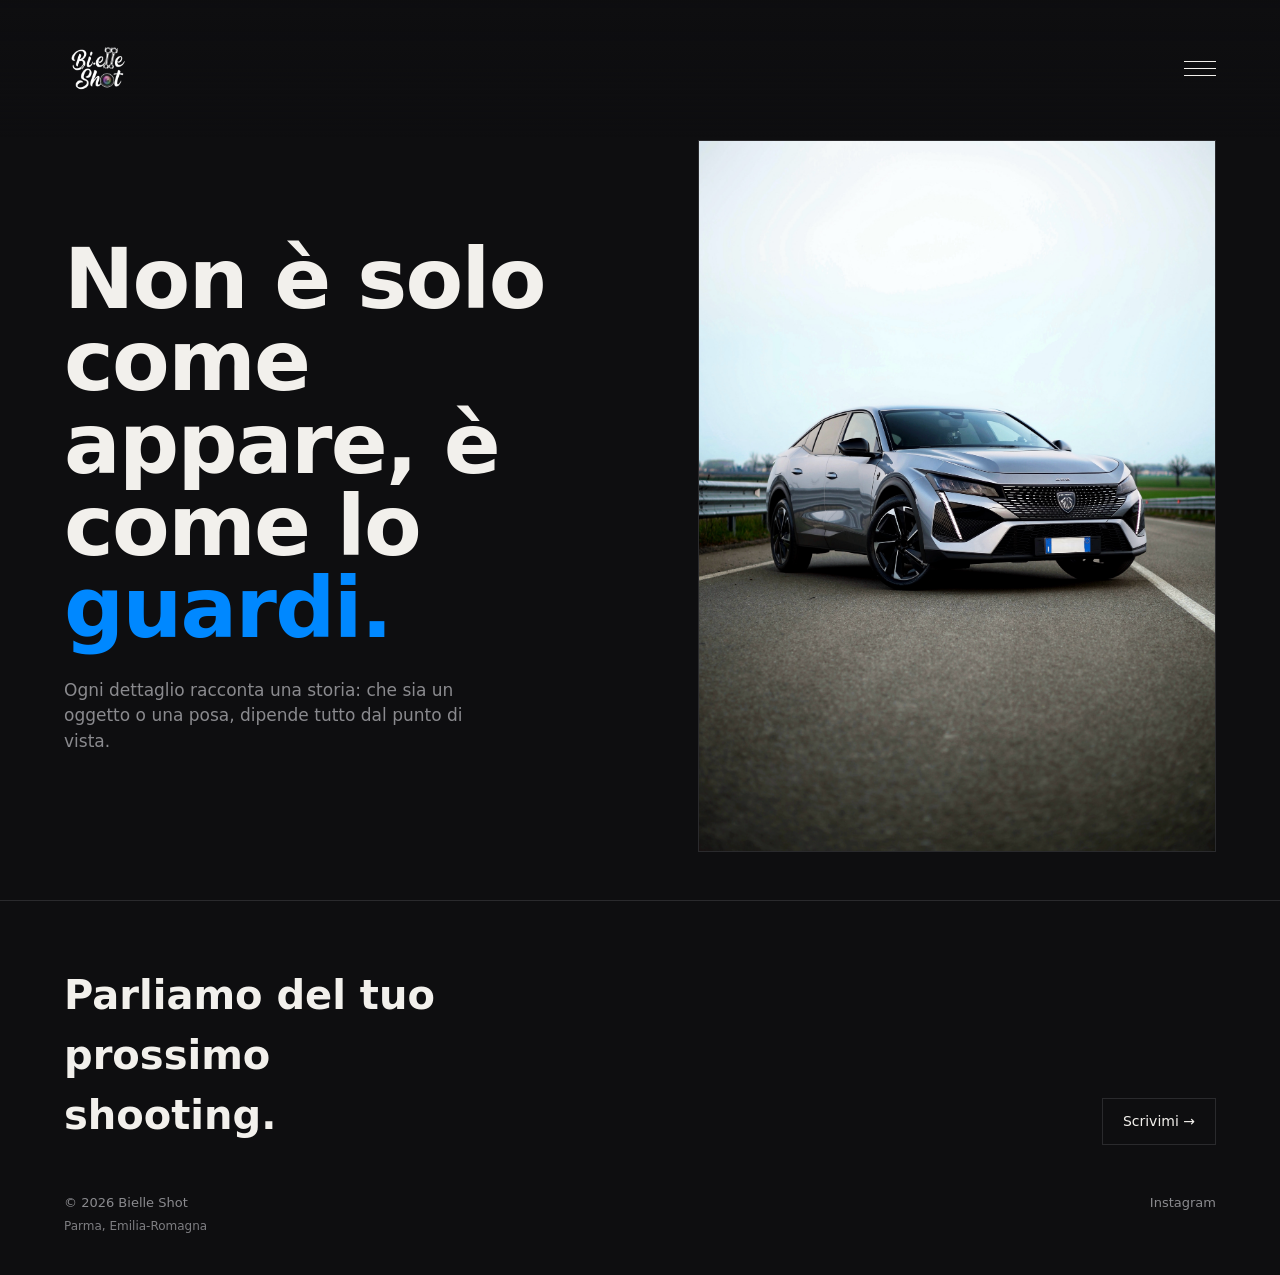
==== index.html @ f255e3be "Refactor hero section and adjust footer styles" ====
<!DOCTYPE html>
<html lang="it">
<head>
<meta charset="UTF-8">
<meta name="viewport" content="width=device-width, initial-scale=1.0">
<title>Bielle Shot — Fotografia auto &amp; ritratti</title>
<meta name="description" content="Bielle Shot — fotografia automotive e ritrattistica a Parma.">

<link rel="stylesheet" href="style.css">
</head>
<body>

<!-- Overlay Mirino Autofocus -->
<div id="autofocusOverlay" class="af-overlay">
  <div class="af-reticle">
    <div class="af-corner tl"></div>
    <div class="af-corner tr"></div>
    <div class="af-corner bl"></div>
    <div class="af-corner br"></div>
    
    <div class="af-logo-box">
      <img src="IMG_2298.png" alt="Bielle Shot Logo">
    </div>

    <div class="af-status">Bielle Shot</div>
  </div>
</div>

<div class="page-container">
  <nav class="nav">
    <a href="index.html" class="nav__logo-link">
      <img src="IMG_2298.png" alt="Bielle Shot" class="nav__logo-img">
    </a>
    <button class="nav__toggle" id="navToggle" aria-expanded="false" aria-controls="navMenu" aria-label="Apri menu">
      <span></span><span></span><span></span>
    </button>
    <div class="nav__menu" id="navMenu">
      <a href="index.html">Home</a>
      <a href="galleria.html">Galleria</a>
      <a href="contatti.html">Contatti</a>
    </div>
  </nav>

  <!-- ===================== MAIN ===================== -->
  <main>
    <header class="hero" id="top">
      <div class="wrap" style="display:grid; grid-template-columns:inherit; gap:inherit; grid-column:1/-1;">
        <div class="hero__text">
          <h1 class="hero__title">
            Non è solo come appare, è come lo <em>guardi.</em>
          </h1>

          <p class="hero__sub">
            Ogni dettaglio racconta una storia: che sia un oggetto o una posa, dipende tutto dal punto di vista.
          </p>
        </div>

        <figure class="hero__figure">
          <img src="408.jpeg" alt="Fotografia Automotive Bielle Shot" fetchpriority="high" style="width:100%; height:100%; object-fit:cover; display:block;">
        </figure>
      </div>
    </header>
  </main>

  <!-- ===================== FOOTER ===================== -->
  <footer class="footer">
    <div class="wrap">
      <div class="footer__row">
        <h2 class="footer__title">Parliamo del tuo prossimo shooting.</h2>
        <a href="contatti.html" class="footer__cta">Scrivimi →</a>
      </div>
      <div class="footer__meta">
        <div style="display:flex; flex-direction:column; gap:4px;">
          <span>© <span id="year"></span> Bielle Shot</span>
          <span style="font-size: 12px; opacity: 0.9;">Parma, Emilia-Romagna</span>
        </div>
        <a href="https://instagram.com/bi.elle_shot" target="_blank" rel="noopener">Instagram</a>
      </div>
    </div>
  </footer>
</div>

<script src="main.js"></script>
</body>
</html>
---- style.css ----
/* bi.elle_shot — style.css */
:root {
  --bg: #0e0e10;
  --bg-raised: #141416;
  --text: #f2f0ec;
  --muted: #8a8a8e;
  --line: #2a2a2d;
  --accent: #a8492f;
  --font-display: -apple-system, BlinkMacSystemFont, 'Segoe UI', system-ui, sans-serif;
  --font-body: -apple-system, BlinkMacSystemFont, 'Segoe UI', system-ui, sans-serif;
  --max-w: 1280px;
  --gutter: clamp(20px, 5vw, 64px);
}

* { box-sizing: border-box; margin: 0; padding: 0; }
html { scroll-behavior: smooth; }

@media (prefers-reduced-motion: reduce) {
  html { scroll-behavior: auto; }
  * { animation: none !important; transition: none !important; }
}

body {
  background: var(--bg);
  color: var(--text);
  font-family: var(--font-body);
  font-size: 16px;
  line-height: 1.5;
  -webkit-font-smoothing: antialiased;
  overflow-x: hidden;
}

img { max-width: 100%; display: block; }
a { color: inherit; text-decoration: none; }

.wrap {
  max-width: var(--max-w);
  margin: 0 auto;
  padding-left: var(--gutter);
  padding-right: var(--gutter);
}

/* ---------- Overlay Mirino Autofocus ---------- */
.af-overlay {
  position: fixed;
  inset: 0;
  z-index: 99999;
  background-color: #000;
  display: flex;
  align-items: center;
  justify-content: center;
  opacity: 1;
  transition: opacity 0.6s cubic-bezier(0.16, 1, 0.3, 1);
}

.af-reticle {
  position: relative;
  width: 280px;
  height: 280px;
  transform: scale(1.3);
  opacity: 0;
  display: flex;
  align-items: center;
  justify-content: center;
  transition: transform 0.6s cubic-bezier(0.16, 1, 0.3, 1), opacity 0.4s ease;
}

.af-overlay.af-active .af-reticle { transform: scale(1); opacity: 1; }

.af-corner {
  position: absolute;
  width: 24px;
  height: 24px;
  border: 2px solid rgba(255, 255, 255, 0.7);
}
.tl { top: 0; left: 0; border-right: none; border-bottom: none; }
.tr { top: 0; right: 0; border-left: none; border-bottom: none; }
.bl { bottom: 0; left: 0; border-right: none; border-top: none; }
.br { bottom: 0; right: 0; border-left: none; border-top: none; }

.af-logo-box { width: 220px; height: 220px; display: flex; align-items: center; justify-content: center; }
.af-logo-box img { width: 100%; height: 100%; object-fit: contain; }

.af-status {
  position: absolute;
  bottom: -40px;
  left: 50%;
  transform: translateX(-50%);
  font-family: var(--font-display);
  font-size: 13px;
  letter-spacing: 0.2em;
  text-transform: uppercase;
  color: rgba(255, 255, 255, 0.7);
  white-space: nowrap;
}

.af-overlay.af-locked .af-corner { border-color: #00ff66; }
.af-overlay.af-locked .af-status { color: #00ff66; }

.af-overlay.af-fade {
  opacity: 0 !important;
  pointer-events: none !important;
}

/* ---------- Barra di Navigazione & Logo (100px) ---------- */
.nav {
  position: fixed;
  top: 0; left: 0; right: 0;
  z-index: 50;
  display: flex;
  align-items: center;
  justify-content: space-between;
  padding: 16px var(--gutter);
  background: linear-gradient(to bottom, rgba(14,14,16,0.95), rgba(14,14,16,0.8), transparent);
}

.nav__logo-link { display: flex; align-items: center; height: 105px; }
.nav__logo-img { height: 100px; width: auto; object-fit: contain; }

.nav__toggle {
  position: relative;
  z-index: 60;
  width: 32px; height: 32px;
  background: none; border: none; cursor: pointer;
  display: flex; flex-direction: column; justify-content: center; gap: 6px; padding: 0;
}
.nav__toggle span {
  display: block; width: 100%; height: 1px; background: var(--text);
  transition: transform .2s ease, opacity .2s ease;
}
.nav__toggle[aria-expanded="true"] span:nth-child(1) { transform: translateY(7px) rotate(45deg); }
.nav__toggle[aria-expanded="true"] span:nth-child(2) { opacity: 0; }
.nav__toggle[aria-expanded="true"] span:nth-child(3) { transform: translateY(-7px) rotate(-45deg); }

.nav__menu {
  position: fixed;
  top: 0; right: 0;
  z-index: 55;
  min-width: 220px;
  background: var(--bg-raised);
  border-left: 1px solid var(--line);
  border-bottom: 1px solid var(--line);
  padding: 130px 32px 32px;
  display: flex; flex-direction: column; gap: 22px;
  transform: translateX(100%);
  transition: transform .25s ease;
}
.nav__menu.is-open { transform: translateX(0); }
.nav__menu a { color: var(--muted); transition: color .15s ease; }
.nav__menu a:hover { color: var(--text); }

/* ---------- Spaziature Pagine (Adattate al Logo da 100px) ---------- */
.hero {
  min-height: 100svh;
  display: grid;
  grid-template-columns: 1.1fr 1fr;
  align-items: stretch;
  gap: var(--gutter);
  padding-top: 140px;
  padding-bottom: 48px;
}
@media (max-width: 860px) {
  .hero { grid-template-columns: 1fr; padding-top: 130px; }
}
.hero__text { display: flex; flex-direction: column; justify-content: center; }
.hero__eyebrow { color: var(--muted); font-size: 14px; margin-bottom: 20px; max-width: 34ch; }
.hero__title { font-family: var(--font-display); font-weight: 700; font-size: clamp(40px, 7vw, 84px); line-height: 0.98; letter-spacing: -0.02em; }
.hero__title em { font-style: normal; font-weight: 700; color: #0088ff; }
.hero__sub { margin-top: 28px; max-width: 40ch; color: var(--muted); font-size: 17px; }
.hero__figure { position: relative; min-height: 320px; border: 1px solid var(--line); overflow: hidden; }

/* Placeholder & Griglia Album */
.ph {
  width: 100%; height: 100%;
  background: repeating-linear-gradient(135deg, rgba(242,240,236,0.035) 0 2px, transparent 2px 22px), linear-gradient(160deg, #1c1c1f, #0e0e10 70%);
  display: flex; align-items: flex-end; min-height: 100%;
}
.grid--albums { display: grid; grid-template-columns: repeat(2, 1fr); gap: 2px; }
@media (max-width: 640px) { .grid--albums { grid-template-columns: 1fr; } }

.album-card { position: relative; display: block; aspect-ratio: 4 / 3; border: 1px solid var(--line); overflow: hidden; }
.album-card__name {
  position: absolute; left: 20px; bottom: 18px;
  font-family: var(--font-display); font-weight: 700; font-size: clamp(22px, 3vw, 30px);
  color: var(--text); transition: color .15s ease;
}
.album-card:hover .album-card__name { color: var(--accent); }

.gallery-head { padding: 140px 0 24px !important; }
.gallery-head__title { font-family: var(--font-display); font-weight: 700; font-size: clamp(36px, 6vw, 64px); letter-spacing: -0.01em; }
.gallery-head__sub { margin-top: 12px; color: var(--muted); font-size: 16px; }

/* Contatti Form */
.contact { min-height: 100svh; display: flex; flex-direction: column; justify-content: center; padding: 140px 0 60px !important; }
.contact__title { font-family: var(--font-display); font-weight: 700; font-size: clamp(32px, 6vw, 56px); letter-spacing: -0.01em; margin-bottom: 32px; max-width: 16ch; }
form { max-width: 520px; display: flex; flex-direction: column; gap: 22px; }
.field { display: flex; flex-direction: column; gap: 8px; }
.field label { font-size: 13px; color: var(--muted); }
.field input, .field textarea {
  background: transparent; border: none; border-bottom: 1px solid var(--line);
  color: var(--text); font-family: var(--font-body); font-size: 16px; padding: 10px 2px; transition: border-color .15s ease;
}
.field input:focus, .field textarea:focus { outline: none; border-color: var(--accent); }
.field textarea { resize: vertical; min-height: 96px; }
button[type="submit"] {
  align-self: flex-start; margin-top: 8px; background: var(--text); color: var(--bg);
  border: none; padding: 14px 28px; font-family: var(--font-body); font-weight: 600; font-size: 15px; cursor: pointer; transition: background .15s ease;
}
button[type="submit"]:hover { background: var(--accent); color: var(--text); }
.back-link { display: inline-block; margin-top: 30px; color: var(--muted); font-size: 14px; }
.back-link:hover { color: var(--text); }

/* Footer */
.footer { border-top: 1px solid var(--line); padding: 64px 0 40px; }
.footer__row { display: flex; justify-content: space-between; align-items: flex-end; gap: 24px; flex-wrap: wrap; }
.footer__title { font-family: var(--font-display); font-weight: 700; font-size: clamp(26px, 4vw, 40px); max-width: 14ch; }
.footer__cta { display: inline-flex; align-items: center; gap: 10px; border: 1px solid var(--line); padding: 12px 20px; font-size: 14px; transition: border-color .15s ease, color .15s ease; }
.footer__cta:hover { border-color: var(--accent); color: var(--accent); }
.footer__meta { margin-top: 48px; display: flex; justify-content: space-between; color: var(--muted); font-size: 13px; flex-wrap: wrap; gap: 8px; }
.footer__meta a:hover { color: var(--text); }
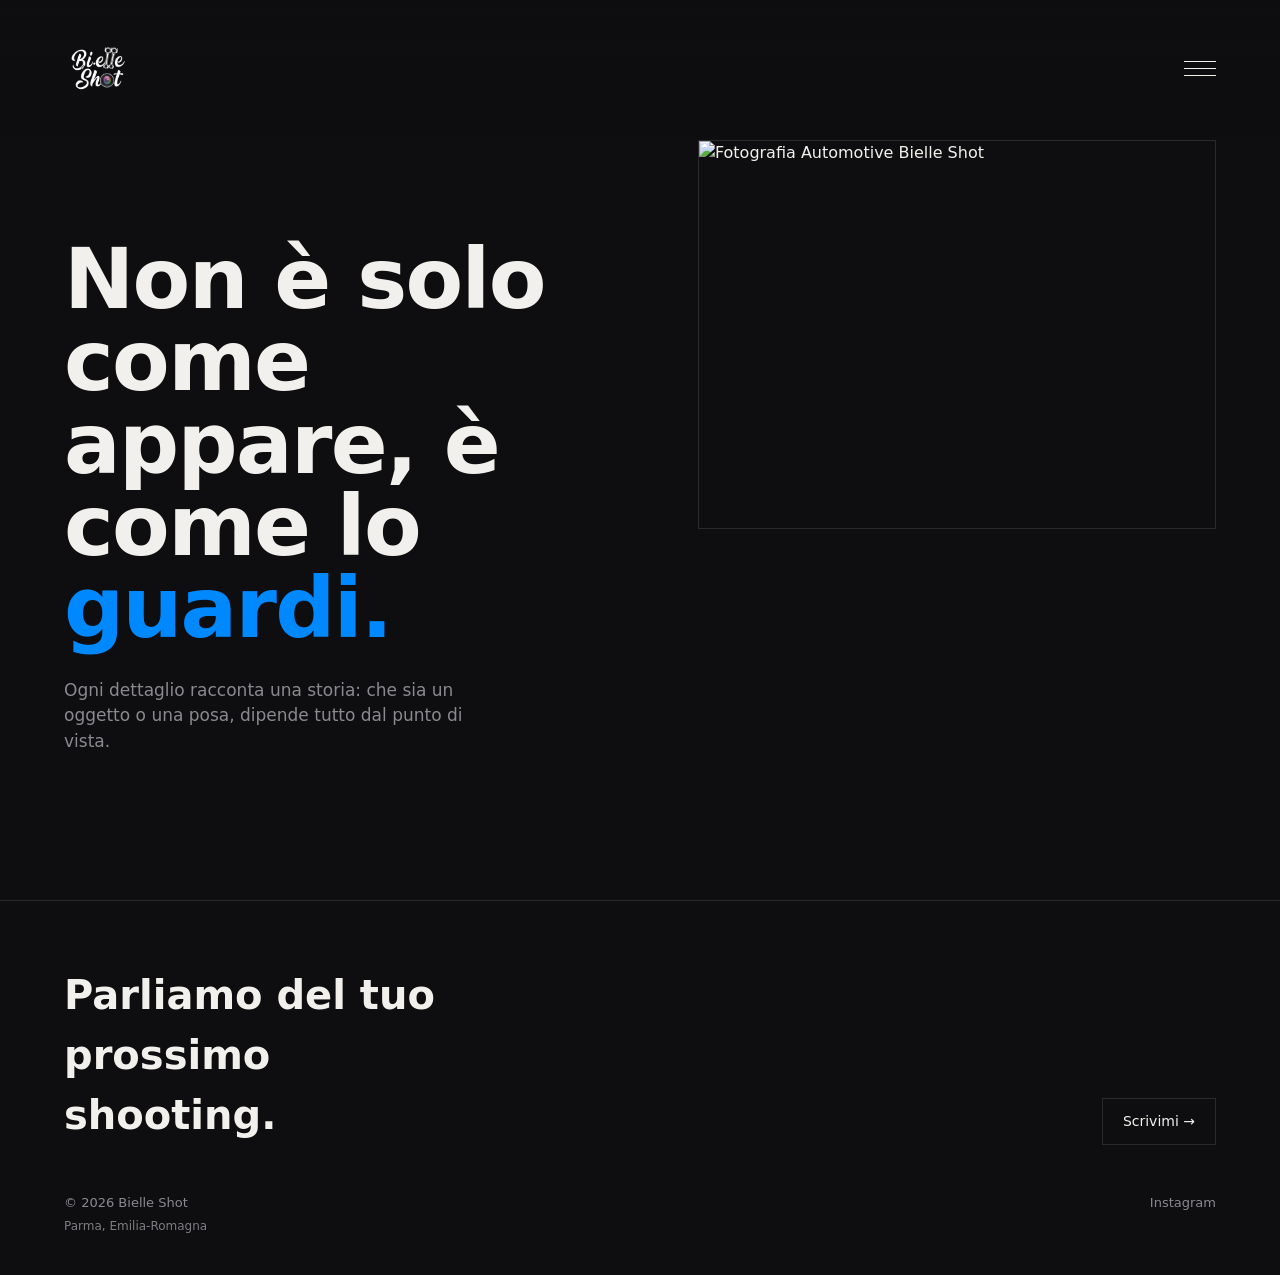
==== commit 6257c788: "Update hero image to use WebP format and aspect ratio" ====
--- a/index.html
+++ b/index.html
@@ -55,8 +55,8 @@
           </p>
         </div>
 
-        <figure class="hero__figure">
-          <img src="408.jpeg" alt="Fotografia Automotive Bielle Shot" fetchpriority="high" style="width:100%; height:100%; object-fit:cover; display:block;">
+        <figure class="hero__figure" style="aspect-ratio: 4/3;">
+          <img src="408.webp" alt="Fotografia Automotive Bielle Shot" width="1200" height="900" fetchpriority="high" style="width:100%; height:100%; object-fit:cover; display:block;">
         </figure>
       </div>
     </header>
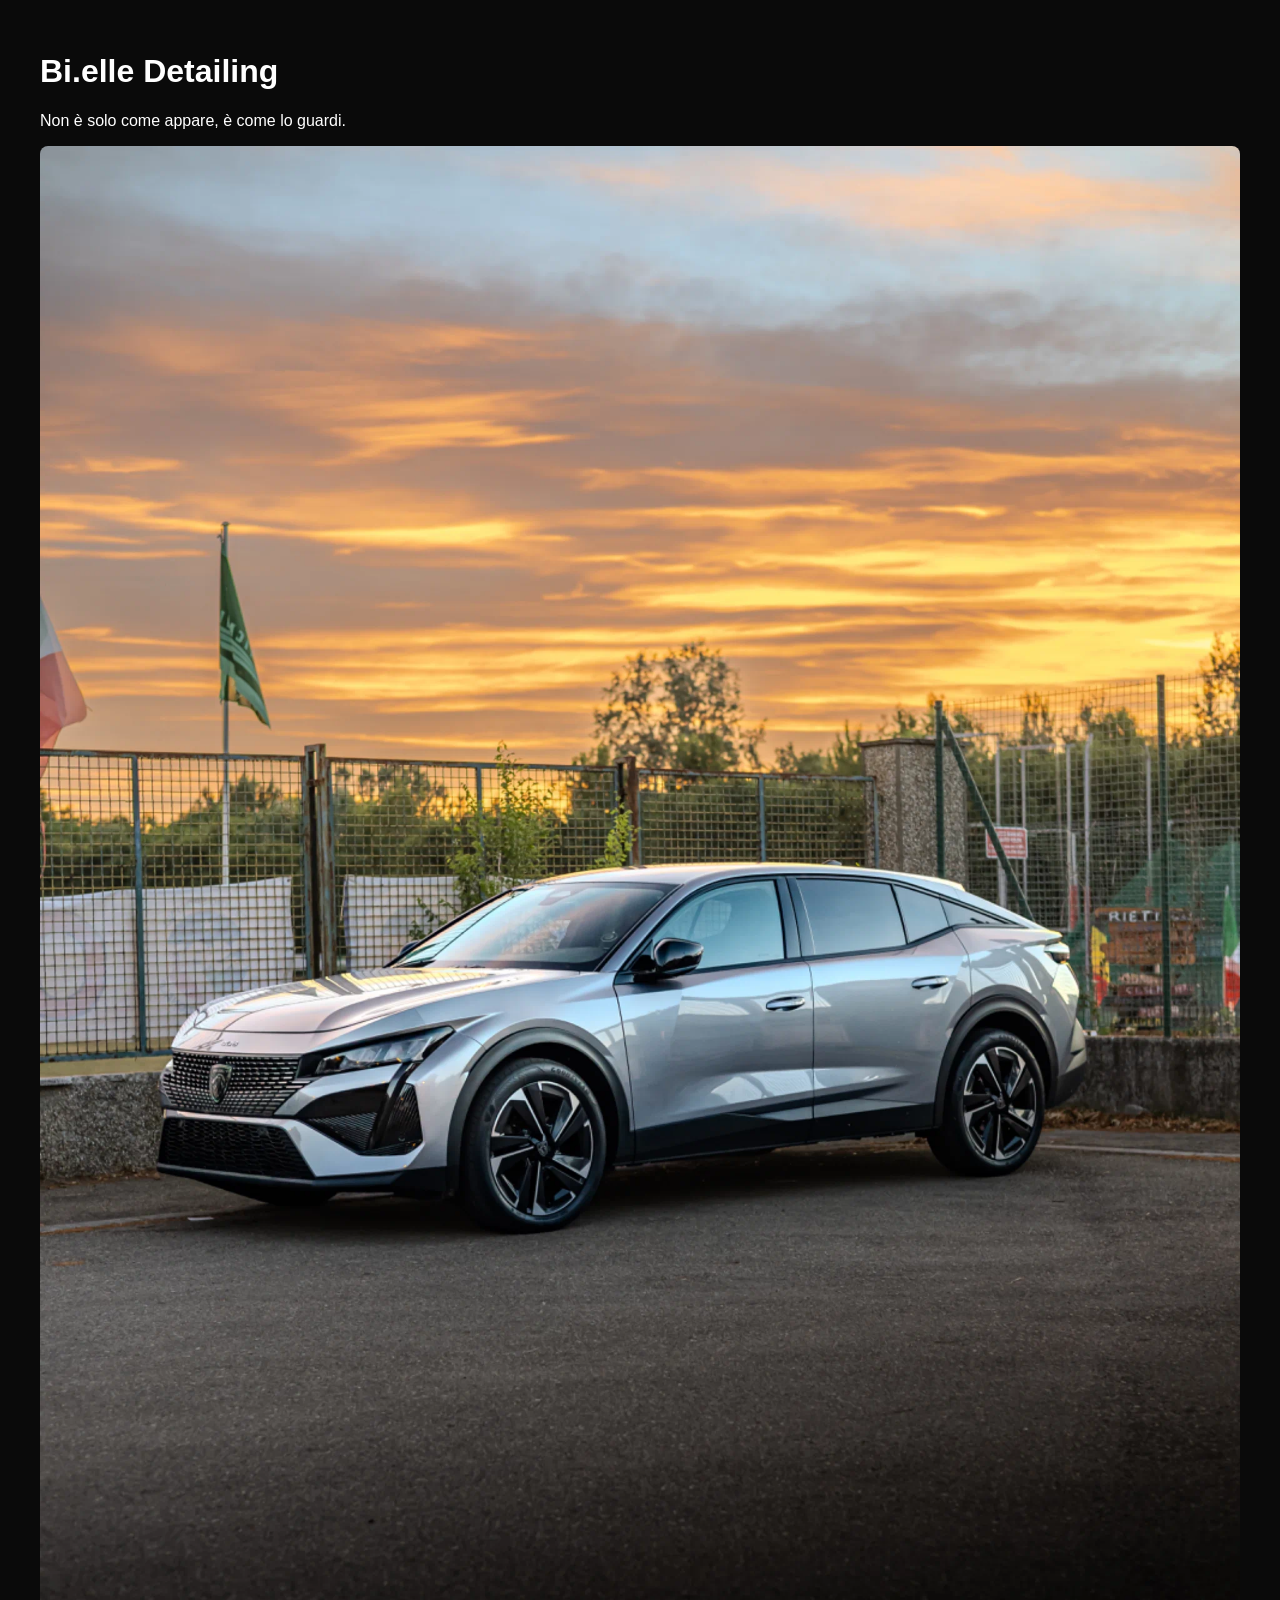
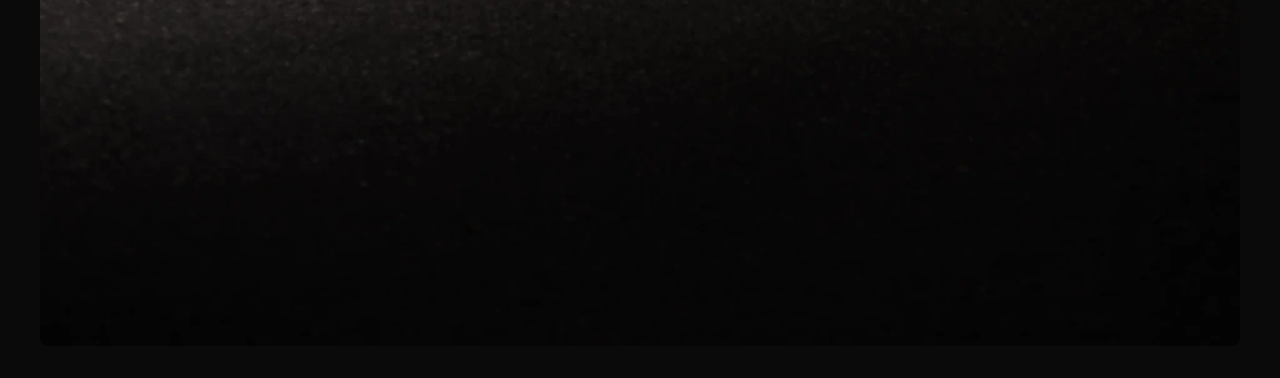
==== commit 9faaef94: "Update index.html" ====
--- a/index.html
+++ b/index.html
@@ -1,85 +1,49 @@
 <!DOCTYPE html>
 <html lang="it">
 <head>
-<meta charset="UTF-8">
-<meta name="viewport" content="width=device-width, initial-scale=1.0">
-<title>Bielle Shot — Fotografia auto &amp; ritratti</title>
-<meta name="description" content="Bielle Shot — fotografia automotive e ritrattistica a Parma.">
-
-<link rel="stylesheet" href="style.css">
+  <meta charset="UTF-8">
+  <meta name="viewport" content="width=device-width, initial-scale=1.0">
+  <title>Bi.elle Detailing - Fotografia Automotive</title>
+  <style>
+    :root {
+      --bg: #0a0a0a;
+      --text: #ffffff;
+      --line: #222222;
+    }
+    body {
+      margin: 0;
+      background-color: var(--bg);
+      color: var(--text);
+      font-family: -apple-system, BlinkMacSystemFont, "Segoe UI", Roboto, sans-serif;
+    }
+    .hero {
+      max-width: 1200px;
+      margin: 0 auto;
+      padding: 2rem 1rem;
+    }
+    .hero__figure {
+      width: 100%;
+      overflow: hidden;
+      border-radius: 8px;
+    }
+    .hero__figure img {
+      width: 100%;
+      height: auto;
+      display: block;
+    }
+  </style>
 </head>
 <body>
 
-<!-- Overlay Mirino Autofocus -->
-<div id="autofocusOverlay" class="af-overlay">
-  <div class="af-reticle">
-    <div class="af-corner tl"></div>
-    <div class="af-corner tr"></div>
-    <div class="af-corner bl"></div>
-    <div class="af-corner br"></div>
+  <header class="hero">
+    <h1>Bi.elle Detailing</h1>
+    <p>Non è solo come appare, è come lo guardi.</p>
     
-    <div class="af-logo-box">
-      <img src="IMG_2298.png" alt="Bielle Shot Logo">
+    <!-- Blocco della foto con adattamento automatico (verticale o orizzontale) -->
+    <div class="hero__figure">
+      <img src="408.webp" alt="Fotografia Automotive Bielle Shot" fetchpriority="high">
     </div>
+  </header>
 
-    <div class="af-status">Bielle Shot</div>
-  </div>
-</div>
-
-<div class="page-container">
-  <nav class="nav">
-    <a href="index.html" class="nav__logo-link">
-      <img src="IMG_2298.png" alt="Bielle Shot" class="nav__logo-img">
-    </a>
-    <button class="nav__toggle" id="navToggle" aria-expanded="false" aria-controls="navMenu" aria-label="Apri menu">
-      <span></span><span></span><span></span>
-    </button>
-    <div class="nav__menu" id="navMenu">
-      <a href="index.html">Home</a>
-      <a href="galleria.html">Galleria</a>
-      <a href="contatti.html">Contatti</a>
-    </div>
-  </nav>
-
-  <!-- ===================== MAIN ===================== -->
-  <main>
-    <header class="hero" id="top">
-      <div class="wrap" style="display:grid; grid-template-columns:inherit; gap:inherit; grid-column:1/-1;">
-        <div class="hero__text">
-          <h1 class="hero__title">
-            Non è solo come appare, è come lo <em>guardi.</em>
-          </h1>
-
-          <p class="hero__sub">
-            Ogni dettaglio racconta una storia: che sia un oggetto o una posa, dipende tutto dal punto di vista.
-          </p>
-        </div>
-
-        <figure class="hero__figure" style="aspect-ratio: 4/3;">
-          <img src="408.webp" alt="Fotografia Automotive Bielle Shot" width="1200" height="900" fetchpriority="high" style="width:100%; height:100%; object-fit:cover; display:block;">
-        </figure>
-      </div>
-    </header>
-  </main>
-
-  <!-- ===================== FOOTER ===================== -->
-  <footer class="footer">
-    <div class="wrap">
-      <div class="footer__row">
-        <h2 class="footer__title">Parliamo del tuo prossimo shooting.</h2>
-        <a href="contatti.html" class="footer__cta">Scrivimi →</a>
-      </div>
-      <div class="footer__meta">
-        <div style="display:flex; flex-direction:column; gap:4px;">
-          <span>© <span id="year"></span> Bielle Shot</span>
-          <span style="font-size: 12px; opacity: 0.9;">Parma, Emilia-Romagna</span>
-        </div>
-        <a href="https://instagram.com/bi.elle_shot" target="_blank" rel="noopener">Instagram</a>
-      </div>
-    </div>
-  </footer>
-</div>
-
-<script src="main.js"></script>
 </body>
 </html>
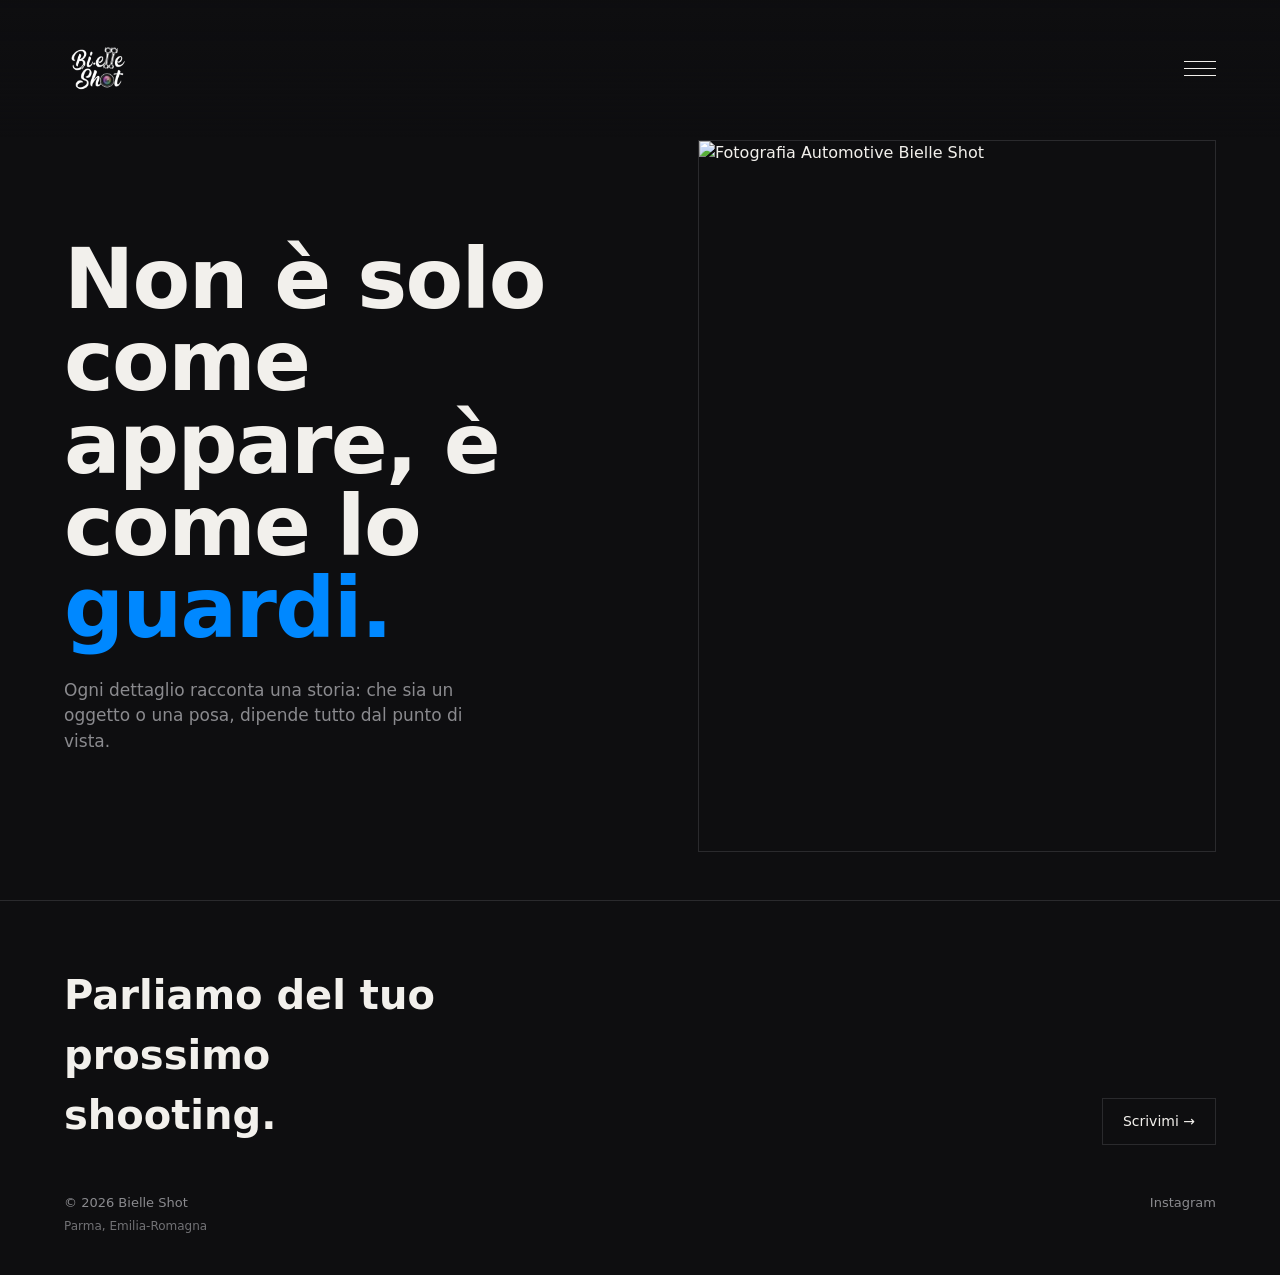
==== commit 236c5d25: "Revise index.html for Bielle Shot website Updated the HTML structure and content for Bielle Shot, in" ====
--- a/index.html
+++ b/index.html
@@ -1,49 +1,83 @@
 <!DOCTYPE html>
 <html lang="it">
 <head>
-  <meta charset="UTF-8">
-  <meta name="viewport" content="width=device-width, initial-scale=1.0">
-  <title>Bi.elle Detailing - Fotografia Automotive</title>
-  <style>
-    :root {
-      --bg: #0a0a0a;
-      --text: #ffffff;
-      --line: #222222;
-    }
-    body {
-      margin: 0;
-      background-color: var(--bg);
-      color: var(--text);
-      font-family: -apple-system, BlinkMacSystemFont, "Segoe UI", Roboto, sans-serif;
-    }
-    .hero {
-      max-width: 1200px;
-      margin: 0 auto;
-      padding: 2rem 1rem;
-    }
-    .hero__figure {
-      width: 100%;
-      overflow: hidden;
-      border-radius: 8px;
-    }
-    .hero__figure img {
-      width: 100%;
-      height: auto;
-      display: block;
-    }
-  </style>
+<meta charset="UTF-8">
+<meta name="viewport" content="width=device-width, initial-scale=1.0">
+<title>Bielle Shot — Fotografia auto &amp; ritratti</title>
+<meta name="description" content="Bielle Shot — fotografia automotive e ritrattistica a Parma.">
+
+<link rel="stylesheet" href="style.css">
 </head>
 <body>
 
-  <header class="hero">
-    <h1>Bi.elle Detailing</h1>
-    <p>Non è solo come appare, è come lo guardi.</p>
+<!-- Overlay Mirino Autofocus -->
+<div id="autofocusOverlay" class="af-overlay">
+  <div class="af-reticle">
+    <div class="af-corner tl"></div>
+    <div class="af-corner tr"></div>
+    <div class="af-corner bl"></div>
+    <div class="af-corner br"></div>
     
-    <!-- Blocco della foto con adattamento automatico (verticale o orizzontale) -->
-    <div class="hero__figure">
-      <img src="408.webp" alt="Fotografia Automotive Bielle Shot" fetchpriority="high">
+    <div class="af-logo-box">
+      <img src="IMG_2298.png" alt="Bielle Shot Logo">
+    </div>
+
+    <div class="af-status">Bielle Shot</div>
+  </div>
+</div>
+
+<div class="page-container">
+  <nav class="nav">
+    <a href="index.html" class="nav__logo-link">
+      <img src="IMG_2298.png" alt="Bielle Shot" class="nav__logo-img">
+    </a>
+    <button class="nav__toggle" id="navToggle" aria-expanded="false" aria-controls="navMenu" aria-label="Apri menu">
+      <span></span><span></span><span></span>
+    </button>
+    <div class="nav__menu" id="navMenu">
+      <a href="index.html">Home</a>
+      <a href="galleria.html">Galleria</a>
+      <a href="contatti.html">Contatti</a>
+    </div>
+  </nav>
+
+  <!-- ===================== HERO ===================== -->
+  <header class="hero" id="top">
+    <div class="wrap" style="display:grid; grid-template-columns:inherit; gap:inherit; grid-column:1/-1;">
+      <div class="hero__text">
+        <h1 class="hero__title">
+          Non è solo come appare, è come lo <em>guardi.</em>
+        </h1>
+
+        <p class="hero__sub">
+          Ogni dettaglio racconta una storia: che sia un oggetto o una posa, dipende tutto dal punto di vista.
+        </p>
+      </div>
+
+      <figure class="hero__figure">
+        <img src="408.jpeg" alt="Fotografia Automotive Bielle Shot" style="width:100%; height:100%; object-fit:cover; display:block;">
+      </figure>
     </div>
   </header>
 
+  <!-- ===================== FOOTER ===================== -->
+  <footer class="footer">
+    <div class="wrap">
+      <div class="footer__row">
+        <h2 class="footer__title">Parliamo del tuo prossimo shooting.</h2>
+        <a href="contatti.html" class="footer__cta">Scrivimi →</a>
+      </div>
+      <div class="footer__meta">
+        <div style="display:flex; flex-direction:column; gap:4px;">
+          <span>© <span id="year"></span> Bielle Shot</span>
+          <span style="font-size: 12px; opacity: 0.8;">Parma, Emilia-Romagna</span>
+        </div>
+        <a href="https://instagram.com/bi.elle_shot" target="_blank" rel="noopener">Instagram</a>
+      </div>
+    </div>
+  </footer>
+</div>
+
+<script src="main.js"></script>
 </body>
 </html>
--- a/style.css
+++ b/style.css
@@ -0,0 +1,220 @@
+/* bi.elle_shot — style.css */
+:root {
+  --bg: #0e0e10;
+  --bg-raised: #141416;
+  --text: #f2f0ec;
+  --muted: #8a8a8e;
+  --line: #2a2a2d;
+  --accent: #a8492f;
+  --font-display: -apple-system, BlinkMacSystemFont, 'Segoe UI', system-ui, sans-serif;
+  --font-body: -apple-system, BlinkMacSystemFont, 'Segoe UI', system-ui, sans-serif;
+  --max-w: 1280px;
+  --gutter: clamp(20px, 5vw, 64px);
+}
+
+* { box-sizing: border-box; margin: 0; padding: 0; }
+html { scroll-behavior: smooth; }
+
+@media (prefers-reduced-motion: reduce) {
+  html { scroll-behavior: auto; }
+  * { animation: none !important; transition: none !important; }
+}
+
+body {
+  background: var(--bg);
+  color: var(--text);
+  font-family: var(--font-body);
+  font-size: 16px;
+  line-height: 1.5;
+  -webkit-font-smoothing: antialiased;
+  overflow-x: hidden;
+}
+
+img { max-width: 100%; display: block; }
+a { color: inherit; text-decoration: none; }
+
+.wrap {
+  max-width: var(--max-w);
+  margin: 0 auto;
+  padding-left: var(--gutter);
+  padding-right: var(--gutter);
+}
+
+/* ---------- Overlay Mirino Autofocus ---------- */
+.af-overlay {
+  position: fixed;
+  inset: 0;
+  z-index: 99999;
+  background-color: #000;
+  display: flex;
+  align-items: center;
+  justify-content: center;
+  opacity: 1;
+  transition: opacity 0.6s cubic-bezier(0.16, 1, 0.3, 1);
+}
+
+.af-reticle {
+  position: relative;
+  width: 280px;
+  height: 280px;
+  transform: scale(1.3);
+  opacity: 0;
+  display: flex;
+  align-items: center;
+  justify-content: center;
+  transition: transform 0.6s cubic-bezier(0.16, 1, 0.3, 1), opacity 0.4s ease;
+}
+
+.af-overlay.af-active .af-reticle { transform: scale(1); opacity: 1; }
+
+.af-corner {
+  position: absolute;
+  width: 24px;
+  height: 24px;
+  border: 2px solid rgba(255, 255, 255, 0.7);
+}
+.tl { top: 0; left: 0; border-right: none; border-bottom: none; }
+.tr { top: 0; right: 0; border-left: none; border-bottom: none; }
+.bl { bottom: 0; left: 0; border-right: none; border-top: none; }
+.br { bottom: 0; right: 0; border-left: none; border-top: none; }
+
+.af-logo-box { width: 220px; height: 220px; display: flex; align-items: center; justify-content: center; }
+.af-logo-box img { width: 100%; height: 100%; object-fit: contain; }
+
+.af-status {
+  position: absolute;
+  bottom: -40px;
+  left: 50%;
+  transform: translateX(-50%);
+  font-family: var(--font-display);
+  font-size: 13px;
+  letter-spacing: 0.2em;
+  text-transform: uppercase;
+  color: rgba(255, 255, 255, 0.7);
+  white-space: nowrap;
+}
+
+.af-overlay.af-locked .af-corner { border-color: #00ff66; }
+.af-overlay.af-locked .af-status { color: #00ff66; }
+
+.af-overlay.af-fade {
+  opacity: 0 !important;
+  pointer-events: none !important;
+}
+
+/* ---------- Barra di Navigazione & Logo (100px) ---------- */
+.nav {
+  position: fixed;
+  top: 0; left: 0; right: 0;
+  z-index: 50;
+  display: flex;
+  align-items: center;
+  justify-content: space-between;
+  padding: 16px var(--gutter);
+  background: linear-gradient(to bottom, rgba(14,14,16,0.95), rgba(14,14,16,0.8), transparent);
+}
+
+.nav__logo-link { display: flex; align-items: center; height: 105px; }
+.nav__logo-img { height: 100px; width: auto; object-fit: contain; }
+
+.nav__toggle {
+  position: relative;
+  z-index: 60;
+  width: 32px; height: 32px;
+  background: none; border: none; cursor: pointer;
+  display: flex; flex-direction: column; justify-content: center; gap: 6px; padding: 0;
+}
+.nav__toggle span {
+  display: block; width: 100%; height: 1px; background: var(--text);
+  transition: transform .2s ease, opacity .2s ease;
+}
+.nav__toggle[aria-expanded="true"] span:nth-child(1) { transform: translateY(7px) rotate(45deg); }
+.nav__toggle[aria-expanded="true"] span:nth-child(2) { opacity: 0; }
+.nav__toggle[aria-expanded="true"] span:nth-child(3) { transform: translateY(-7px) rotate(-45deg); }
+
+.nav__menu {
+  position: fixed;
+  top: 0; right: 0;
+  z-index: 55;
+  min-width: 220px;
+  background: var(--bg-raised);
+  border-left: 1px solid var(--line);
+  border-bottom: 1px solid var(--line);
+  padding: 130px 32px 32px;
+  display: flex; flex-direction: column; gap: 22px;
+  transform: translateX(100%);
+  transition: transform .25s ease;
+}
+.nav__menu.is-open { transform: translateX(0); }
+.nav__menu a { color: var(--muted); transition: color .15s ease; }
+.nav__menu a:hover { color: var(--text); }
+
+/* ---------- Spaziature Pagine (Adattate al Logo da 100px) ---------- */
+.hero {
+  min-height: 100svh;
+  display: grid;
+  grid-template-columns: 1.1fr 1fr;
+  align-items: stretch;
+  gap: var(--gutter);
+  padding-top: 140px;
+  padding-bottom: 48px;
+}
+@media (max-width: 860px) {
+  .hero { grid-template-columns: 1fr; padding-top: 130px; }
+}
+.hero__text { display: flex; flex-direction: column; justify-content: center; }
+.hero__eyebrow { color: var(--muted); font-size: 14px; margin-bottom: 20px; max-width: 34ch; }
+.hero__title { font-family: var(--font-display); font-weight: 700; font-size: clamp(40px, 7vw, 84px); line-height: 0.98; letter-spacing: -0.02em; }
+.hero__title em { font-style: normal; font-weight: 700; color: #0088ff; }
+.hero__sub { margin-top: 28px; max-width: 40ch; color: var(--muted); font-size: 17px; }
+.hero__figure { position: relative; min-height: 320px; border: 1px solid var(--line); overflow: hidden; }
+
+/* Placeholder & Griglia Album */
+.ph {
+  width: 100%; height: 100%;
+  background: repeating-linear-gradient(135deg, rgba(242,240,236,0.035) 0 2px, transparent 2px 22px), linear-gradient(160deg, #1c1c1f, #0e0e10 70%);
+  display: flex; align-items: flex-end; min-height: 100%;
+}
+.grid--albums { display: grid; grid-template-columns: repeat(2, 1fr); gap: 2px; }
+@media (max-width: 640px) { .grid--albums { grid-template-columns: 1fr; } }
+
+.album-card { position: relative; display: block; aspect-ratio: 4 / 3; border: 1px solid var(--line); overflow: hidden; }
+.album-card__name {
+  position: absolute; left: 20px; bottom: 18px;
+  font-family: var(--font-display); font-weight: 700; font-size: clamp(22px, 3vw, 30px);
+  color: var(--text); transition: color .15s ease;
+}
+.album-card:hover .album-card__name { color: var(--accent); }
+
+.gallery-head { padding: 140px 0 24px !important; }
+.gallery-head__title { font-family: var(--font-display); font-weight: 700; font-size: clamp(36px, 6vw, 64px); letter-spacing: -0.01em; }
+.gallery-head__sub { margin-top: 12px; color: var(--muted); font-size: 16px; }
+
+/* Contatti Form */
+.contact { min-height: 100svh; display: flex; flex-direction: column; justify-content: center; padding: 140px 0 60px !important; }
+.contact__title { font-family: var(--font-display); font-weight: 700; font-size: clamp(32px, 6vw, 56px); letter-spacing: -0.01em; margin-bottom: 32px; max-width: 16ch; }
+form { max-width: 520px; display: flex; flex-direction: column; gap: 22px; }
+.field { display: flex; flex-direction: column; gap: 8px; }
+.field label { font-size: 13px; color: var(--muted); }
+.field input, .field textarea {
+  background: transparent; border: none; border-bottom: 1px solid var(--line);
+  color: var(--text); font-family: var(--font-body); font-size: 16px; padding: 10px 2px; transition: border-color .15s ease;
+}
+.field input:focus, .field textarea:focus { outline: none; border-color: var(--accent); }
+.field textarea { resize: vertical; min-height: 96px; }
+button[type="submit"] {
+  align-self: flex-start; margin-top: 8px; background: var(--text); color: var(--bg);
+  border: none; padding: 14px 28px; font-family: var(--font-body); font-weight: 600; font-size: 15px; cursor: pointer; transition: background .15s ease;
+}
+button[type="submit"]:hover { background: var(--accent); color: var(--text); }
+.back-link { display: inline-block; margin-top: 30px; color: var(--muted); font-size: 14px; }
+.back-link:hover { color: var(--text); }
+
+/* Footer */
+.footer { border-top: 1px solid var(--line); padding: 64px 0 40px; }
+.footer__row { display: flex; justify-content: space-between; align-items: flex-end; gap: 24px; flex-wrap: wrap; }
+.footer__title { font-family: var(--font-display); font-weight: 700; font-size: clamp(26px, 4vw, 40px); max-width: 14ch; }
+.footer__cta { display: inline-flex; align-items: center; gap: 10px; border: 1px solid var(--line); padding: 12px 20px; font-size: 14px; transition: border-color .15s ease, color .15s ease; }
+.footer__cta:hover { border-color: var(--accent); color: var(--accent); }
+.footer__meta { margin-top: 48px; display: flex; justify-content: space-between; color: var(--muted); font-size: 13px; flex-wrap: wrap; gap: 8px; }
+.footer__meta a:hover { color: var(--text); }
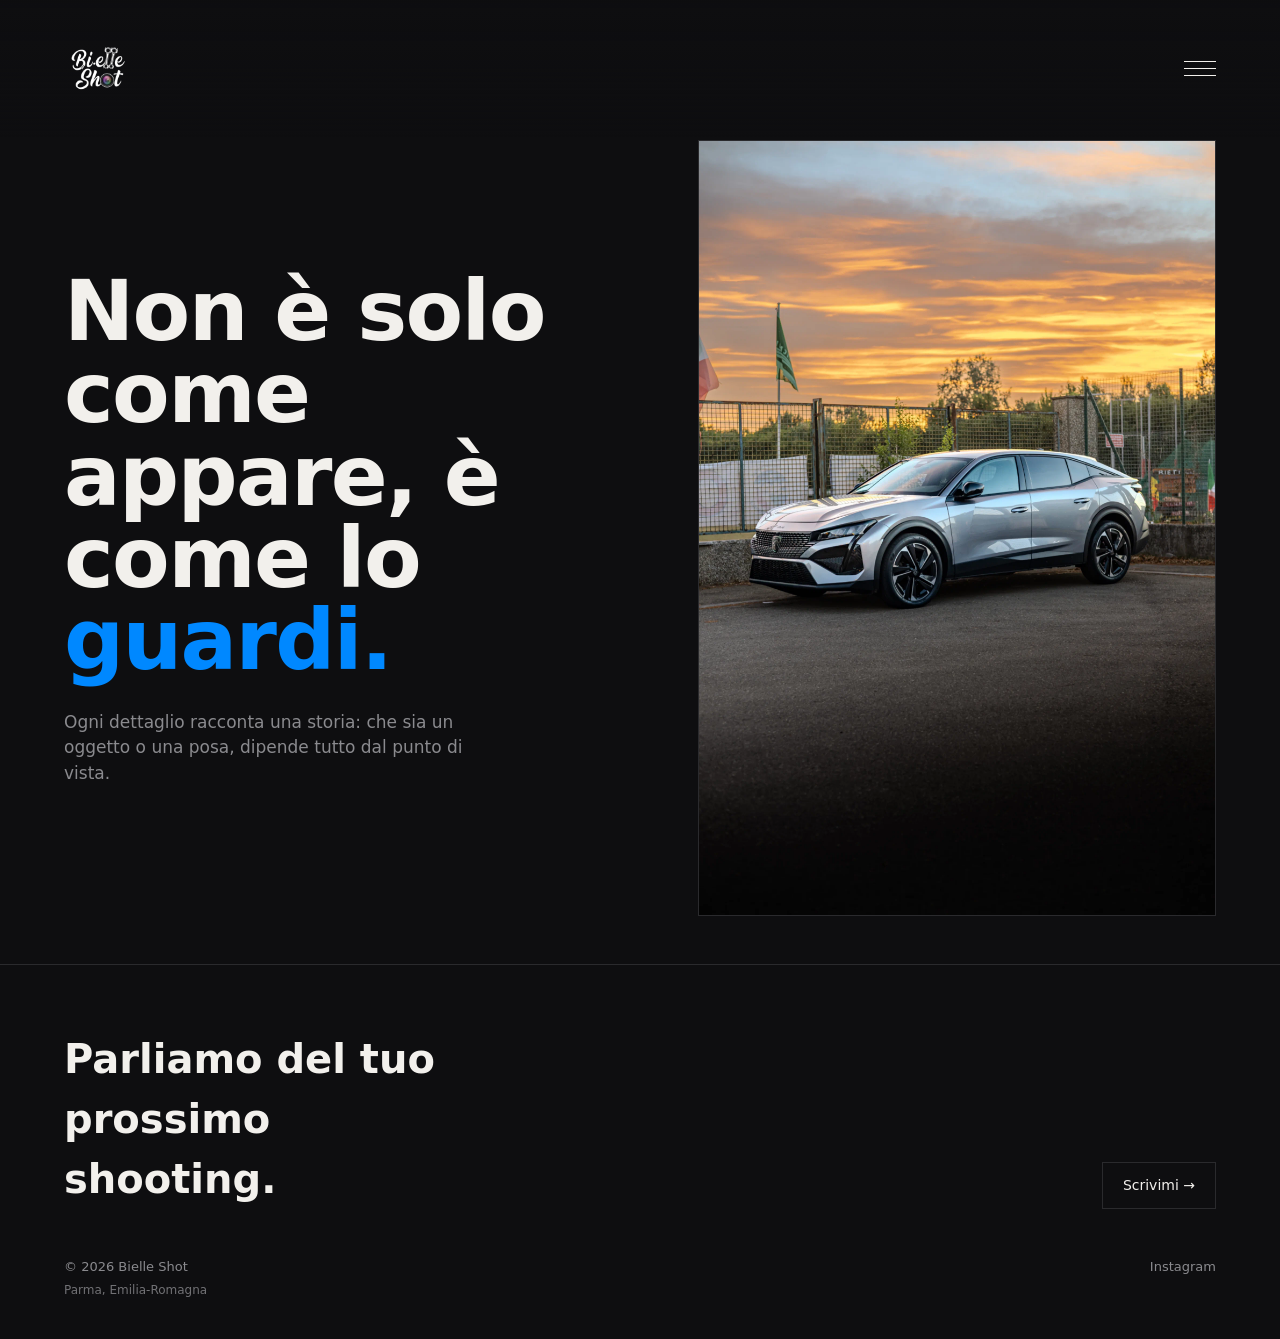
==== commit ec5727c9: "Replace image files in index.html" ====
--- a/index.html
+++ b/index.html
@@ -55,7 +55,7 @@
       </div>
 
       <figure class="hero__figure">
-        <img src="408.jpeg" alt="Fotografia Automotive Bielle Shot" style="width:100%; height:100%; object-fit:cover; display:block;">
+        <img src="408.webp" alt="Fotografia Automotive Bielle Shot" style="width:100%; height:100%; object-fit:cover; display:block;">
       </figure>
     </div>
   </header>
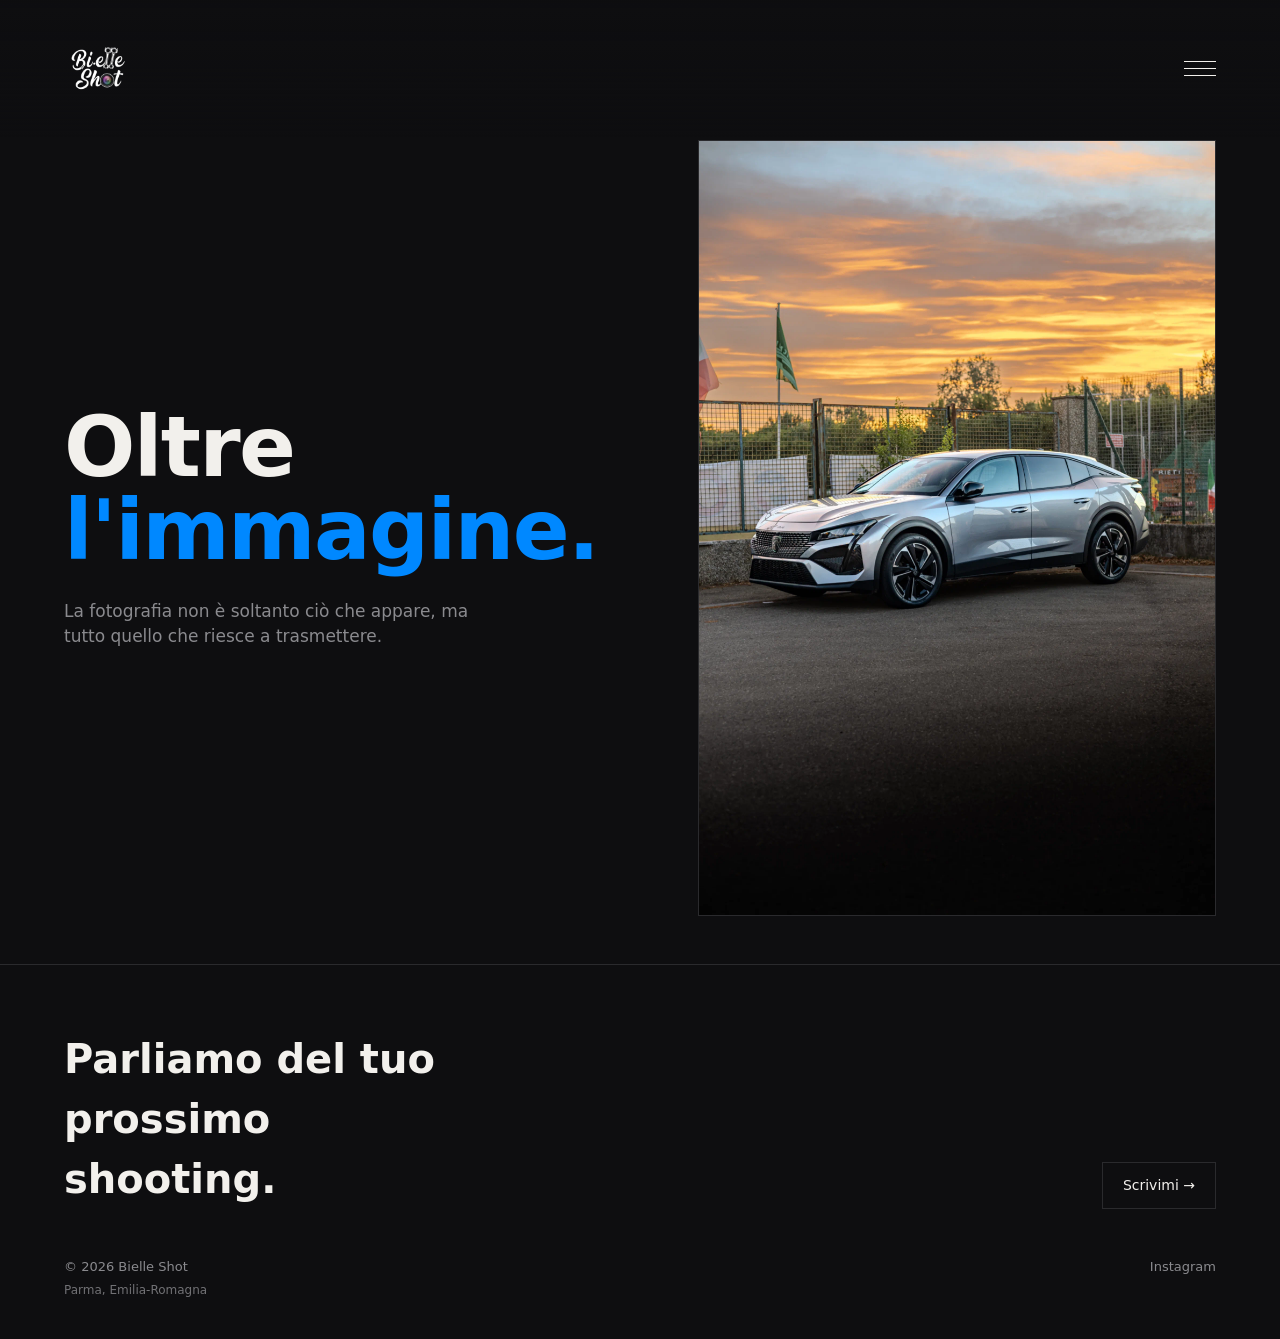
==== commit f069238e: "Update hero text in index.html" ====
--- a/index.html
+++ b/index.html
@@ -46,11 +46,11 @@
     <div class="wrap" style="display:grid; grid-template-columns:inherit; gap:inherit; grid-column:1/-1;">
       <div class="hero__text">
         <h1 class="hero__title">
-          Non è solo come appare, è come lo <em>guardi.</em>
+    Oltre <em>l'immagine.</em>
         </h1>
 
         <p class="hero__sub">
-          Ogni dettaglio racconta una storia: che sia un oggetto o una posa, dipende tutto dal punto di vista.
+         La fotografia non è soltanto ciò che appare, ma tutto quello che riesce a trasmettere.
         </p>
       </div>
 
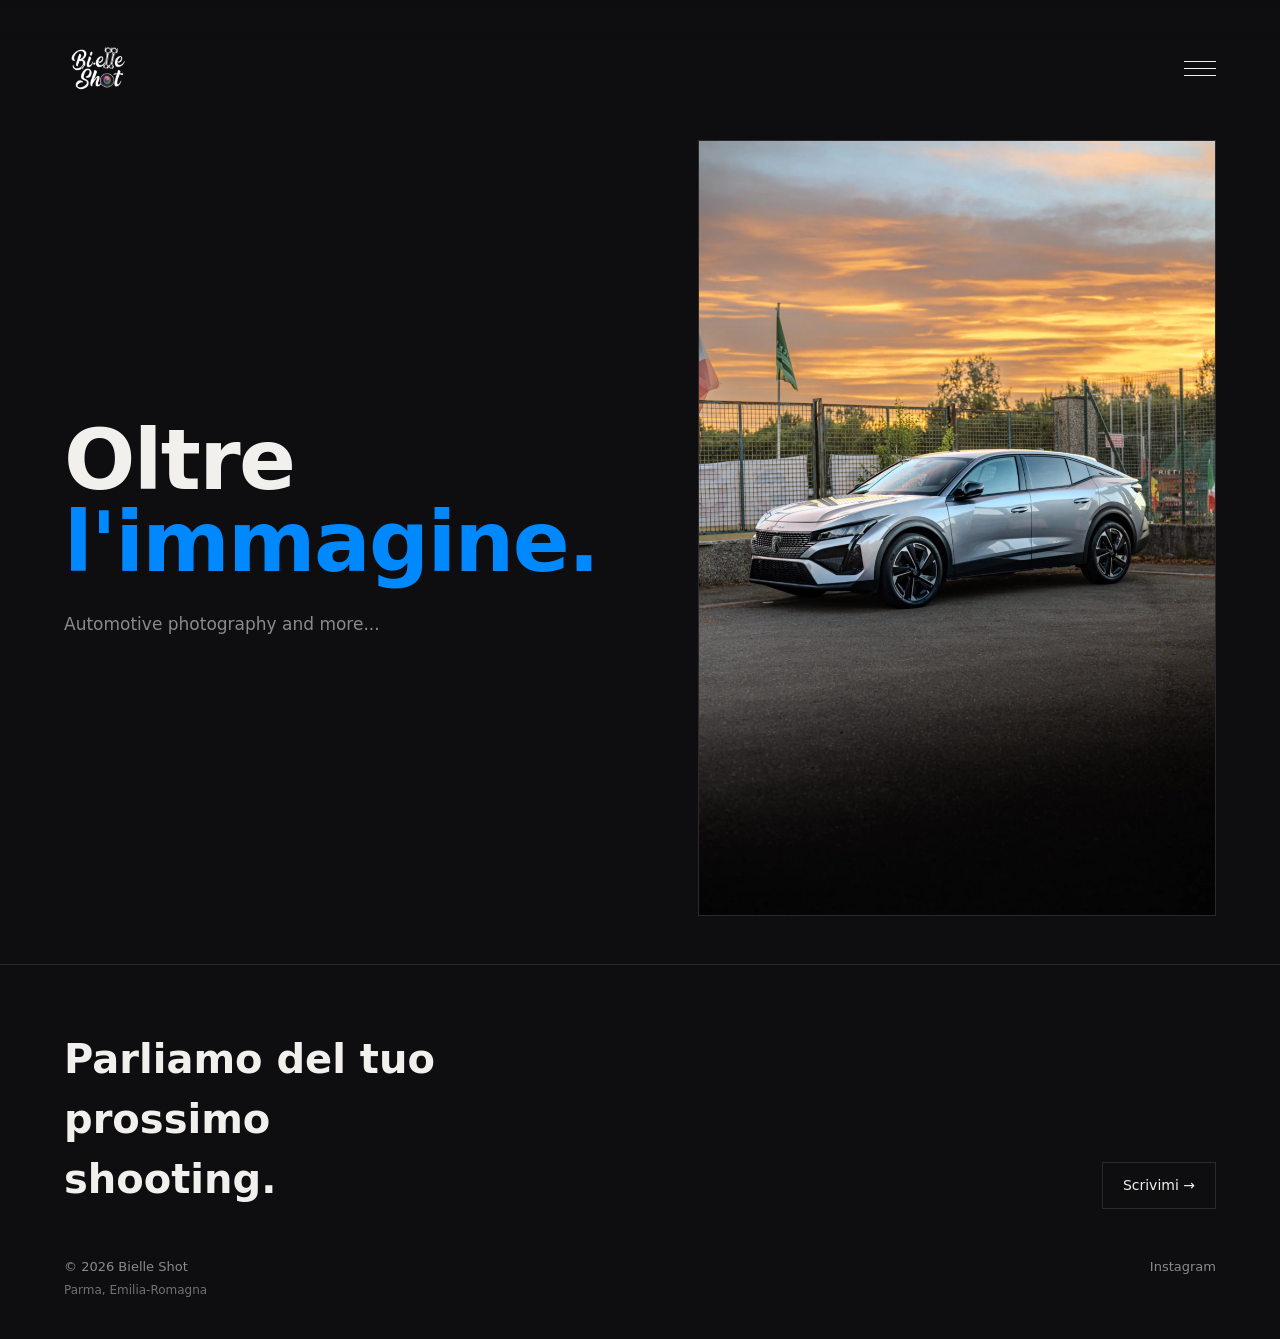
==== commit 7f067a74: "Update hero subtitle to focus on automotive photography" ====
--- a/index.html
+++ b/index.html
@@ -50,7 +50,7 @@
         </h1>
 
         <p class="hero__sub">
-         La fotografia non è soltanto ciò che appare, ma tutto quello che riesce a trasmettere.
+        Automotive photography and more...
         </p>
       </div>
 
